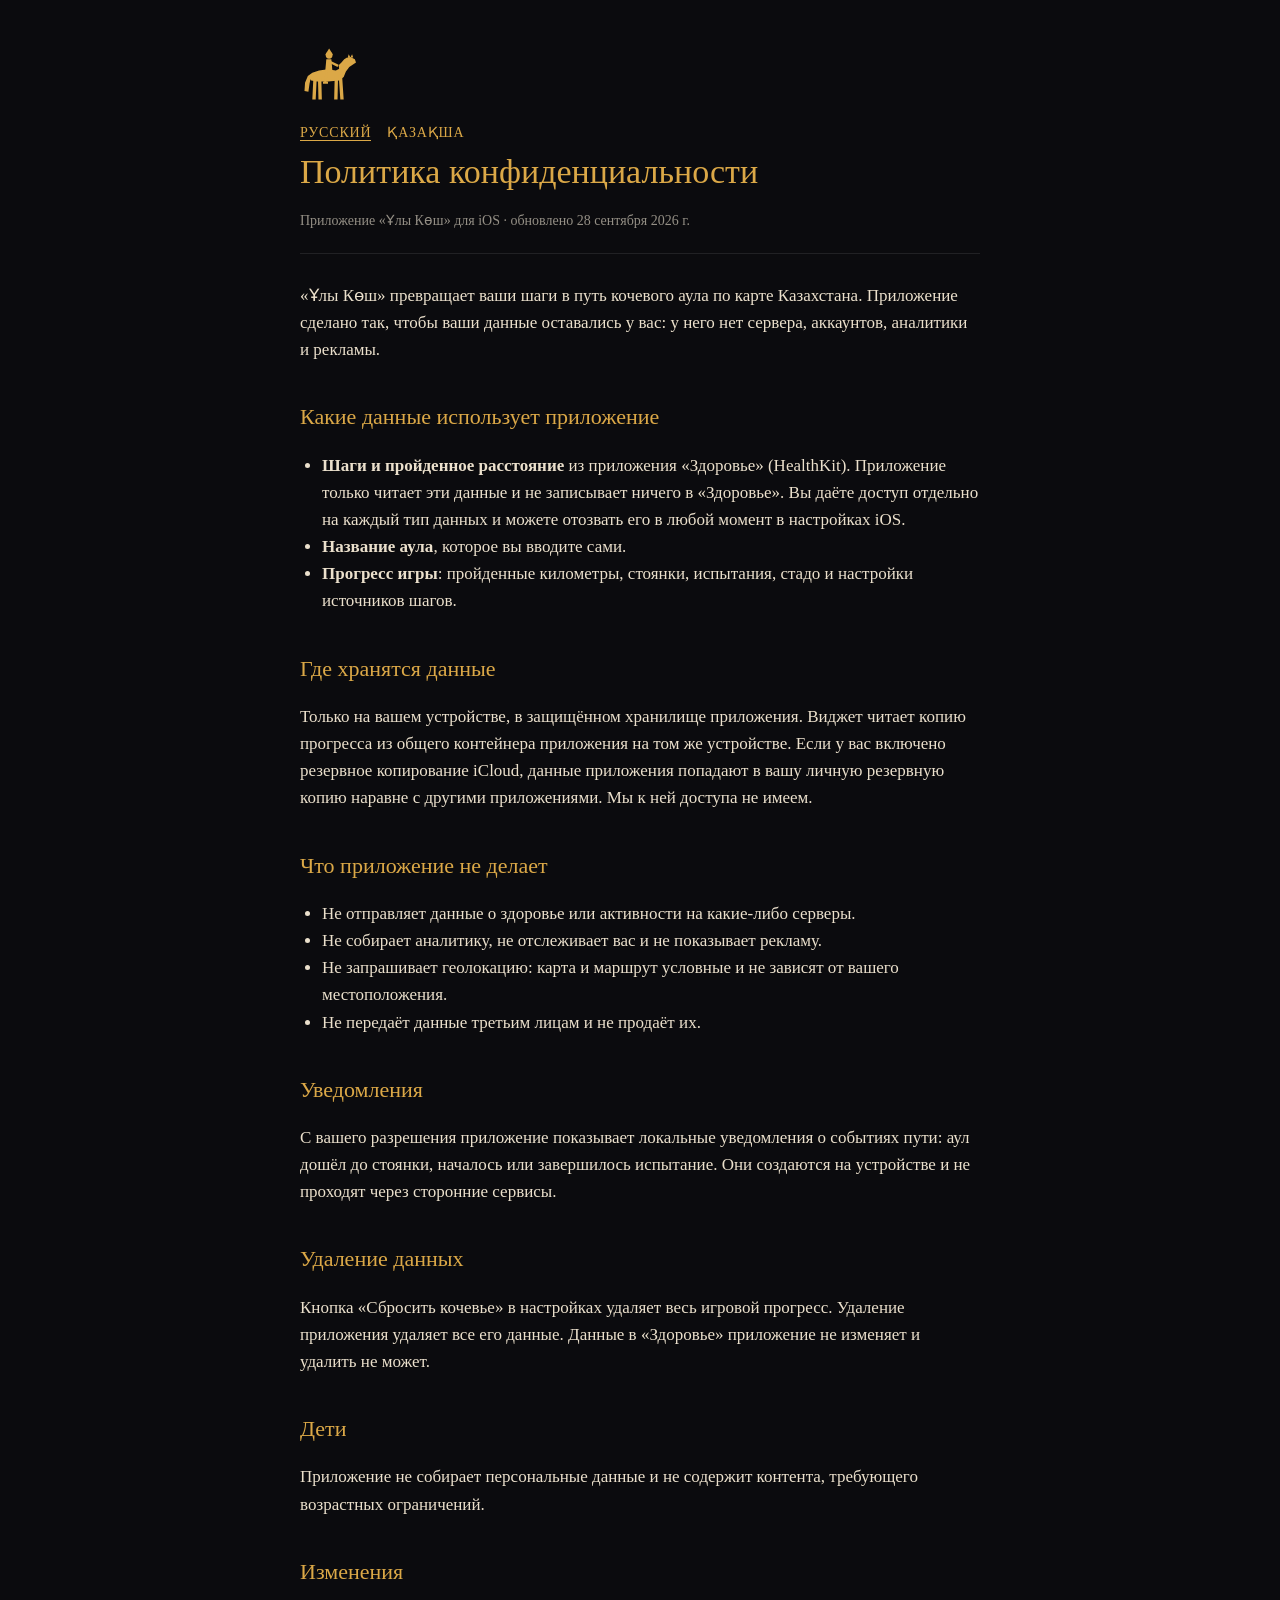
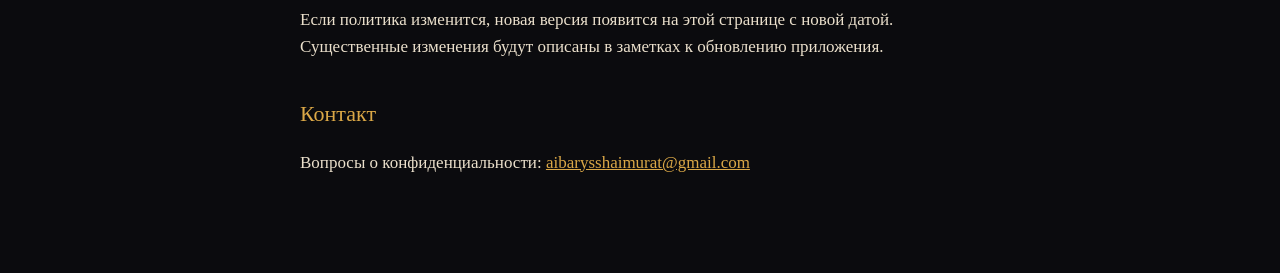
==== docs/index.html @ 3c058df4 "Политика конфиденциальности для GitHub Pages (ru, kk) Co-Authored-By: Claude Fable 5.1 <noreply@anth" ====
<!DOCTYPE html>
<html lang="ru">
<head>
<meta charset="utf-8">
<meta name="viewport" content="width=device-width, initial-scale=1">
<title>Ұлы Көш</title>
<meta http-equiv="refresh" content="0; url=privacy.html">
<link rel="canonical" href="privacy.html">
</head>
<body style="background:#0b0b0e;color:#e0ddcc;font-family:Georgia,serif;padding:2rem">
<p><a style="color:#dba847" href="privacy.html">Политика конфиденциальности</a></p>
</body>
</html>
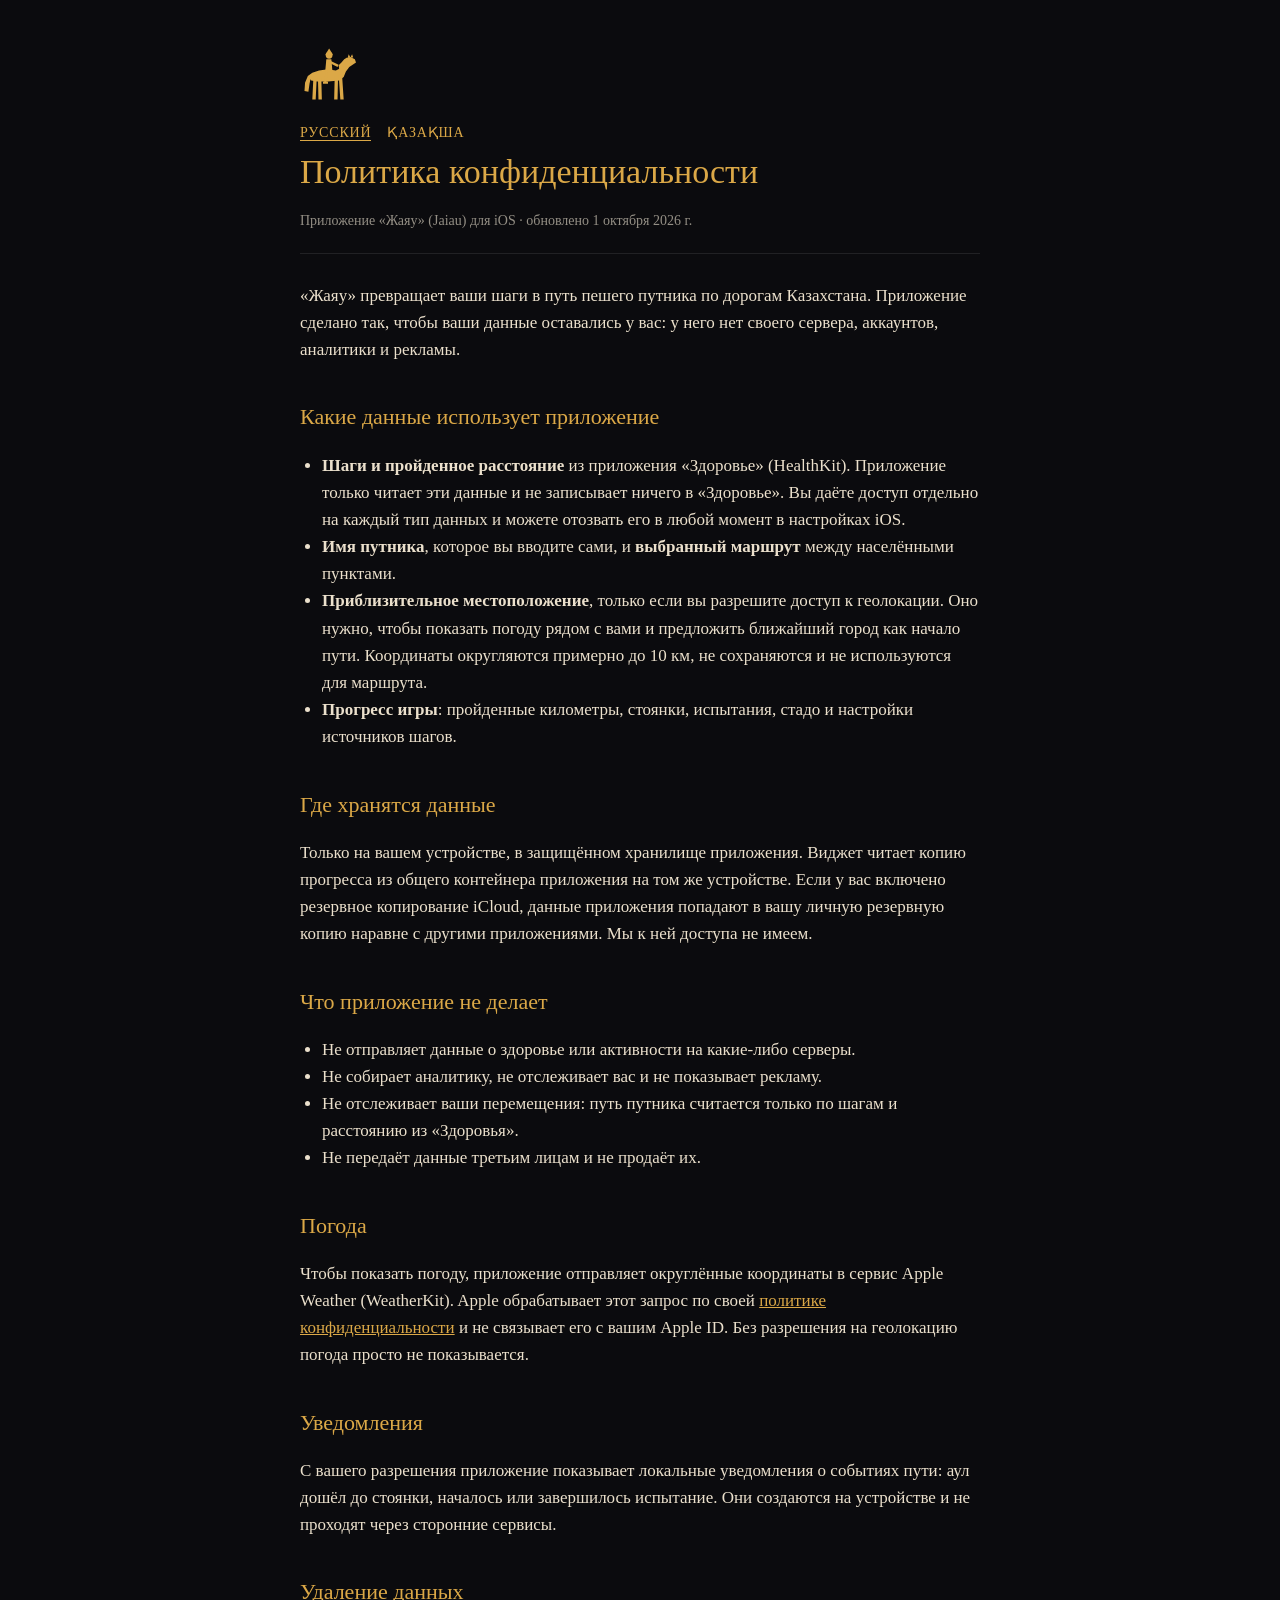
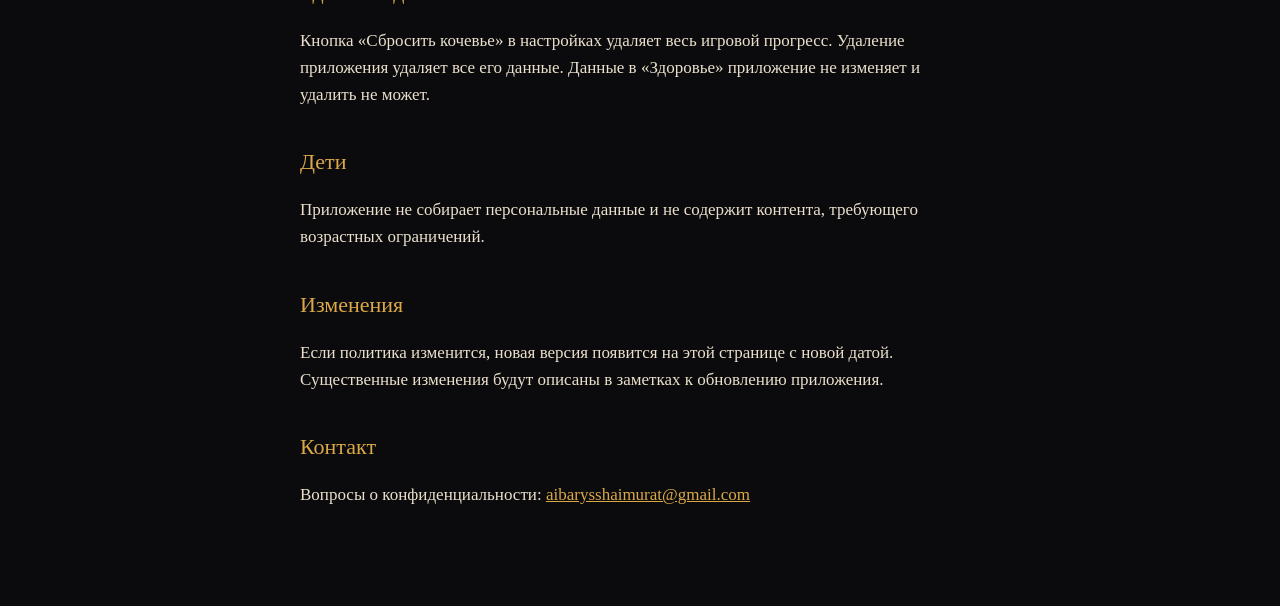
==== commit 9e4cec02: "Новое название «Жаяу» (Jaiau), иконка с путником - На экране iPhone «Жаяу», в настройках «Жаяу · Jai" ====
--- a/docs/index.html
+++ b/docs/index.html
@@ -3,7 +3,7 @@
 <head>
 <meta charset="utf-8">
 <meta name="viewport" content="width=device-width, initial-scale=1">
-<title>Ұлы Көш</title>
+<title>Жаяу</title>
 <meta http-equiv="refresh" content="0; url=privacy.html">
 <link rel="canonical" href="privacy.html">
 </head>
